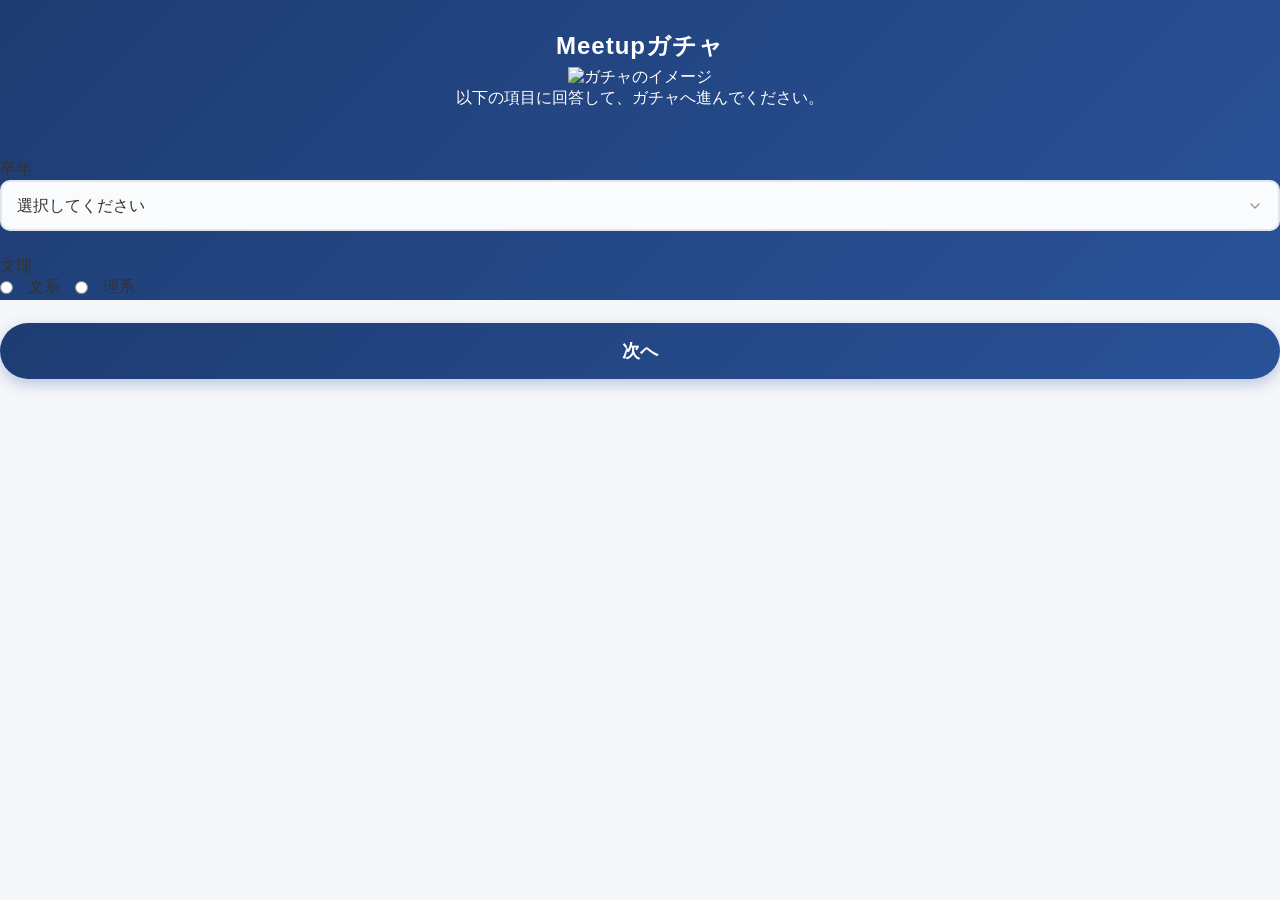
==== index.html @ 90d6ca5b "Refactor index.html for better structure and styling Updated the HTML structure to include a header " ====
<!DOCTYPE html>
<html lang="ja">
<head>
    <meta charset="UTF-8">
    <meta name="viewport" content="width=device-width, initial-scale=1.0">
    <title>Meetupガチャ</title>
    <link rel="stylesheet" href="style.css">
</head>
<body>
    
    <header class="header">
        <h1>Meetupガチャ</h1>
        <img src="gacha.png" alt="ガチャのイメージ" class="hero-image">
        <p>以下の項目に回答して、ガチャへ進んでください。</p>
    </header>

    <main class="form-container">
        <form action="lottery.html" method="GET">
            
            <div class="form-group">
                <label for="grad_year">卒年</label>
                <select name="grad_year" id="grad_year" required>
                    <option value="" disabled selected>選択してください</option>
                    <option value="2027">27卒</option>
                    <option value="2028">28卒</option>
                    <option value="2029">29卒</option>
                    <option value="2030">30卒</option>
                </select>
            </div>

            <div class="form-group">
                <label>文理</label>
                <div class="radio-group">
                    <input type="radio" id="humanities" name="major_type" value="文系" required>
                    <label for="humanities">文系</label>
                    
                    <input type="radio" id="science" name="major_type" value="理系" required>
                    <label for="science">理系</label>
                </div>
            </div>

            <div class="submit-group">
                <button type="submit" class="submit-btn">次へ</button>
            </div>

        </form>
    </main>

</body>
</html>
---- style.css ----
/* 画面全体のリセットと基本設定 */
* {
    box-sizing: border-box;
    margin: 0;
    padding: 0;
    font-family: 'Helvetica Neue', Arial, 'Hiragino Kaku Gothic ProN', 'Hiragino Sans', Meiryo, sans-serif;
}

body {
    background-color: #f5f7fb;
    color: #333;
    background-image: linear-gradient(135deg, #1e3c72 0%, #2a5298 100%);
    background-repeat: no-repeat;
    background-size: 100% 300px;
    min-height: 100vh;
}

/* ヘッダー部分 */
.header {
    text-align: center;
    color: #ffffff;
    padding: 30px 20px 50px;
}

.header .logo {
    max-width: 150px; /* ロゴのサイズ調整 */
    height: auto;
    margin-bottom: 15px;
}

.header h1 {
    font-size: 24px;
    font-weight: bold;
    margin-bottom: 5px;
    letter-spacing: 1px;
}

.header .subtitle {
    font-size: 14px;
    opacity: 0.9;
    margin-bottom: 15px;
}

/* フォームが入る白いカード */
.form-card {
    background-color: #ffffff;
    max-width: 400px;
    margin: -30px auto 40px;
    padding: 30px 25px;
    border-radius: 20px;
    box-shadow: 0 10px 25px rgba(0, 0, 0, 0.1);
    width: 90%;
}

.form-group {
    margin-bottom: 25px;
}

.form-group label.title {
    display: block;
    font-weight: bold;
    margin-bottom: 10px;
    color: #444;
    font-size: 15px;
}

/* プルダウンメニュー */
select {
    width: 100%;
    padding: 15px;
    font-size: 16px;
    border: 2px solid #e1e5ee;
    border-radius: 10px;
    background-color: #f9fbfd;
    color: #333;
    appearance: none;
    background-image: url('data:image/svg+xml;charset=UTF-8,%3Csvg xmlns="http://www.w3.org/2000/svg" width="24" height="24" viewBox="0 0 24 24" fill="none" stroke="%23999" stroke-width="2" stroke-linecap="round" stroke-linejoin="round"%3E%3Cpolyline points="6 9 12 15 18 9"%3E%3C/polyline%3E%3C/svg%3E');
    background-repeat: no-repeat;
    background-position: right 15px center;
    background-size: 16px;
    cursor: pointer;
    transition: border-color 0.3s;
}

/* カード型ラジオボタン */
.radio-group {
    display: flex;
    gap: 15px;
}

.radio-card {
    flex: 1;
    cursor: pointer;
}

.radio-card input[type="radio"] {
    display: none;
}

.radio-card .content {
    display: block;
    text-align: center;
    padding: 15px;
    border: 2px solid #e1e5ee;
    border-radius: 10px;
    background-color: #f9fbfd;
    color: #666;
    transition: all 0.2s ease;
}

.radio-card input[type="radio"]:checked + .content {
    border-color: #2a5298;
    background-color: #eff4fa;
    color: #2a5298;
    font-weight: bold;
}

/* 送信ボタン */
.submit-btn {
    width: 100%;
    padding: 16px;
    font-size: 18px;
    font-weight: bold;
    color: #ffffff;
    background: linear-gradient(135deg, #1e3c72 0%, #2a5298 100%);
    border: none;
    border-radius: 30px;
    cursor: pointer;
    box-shadow: 0 5px 15px rgba(42, 82, 152, 0.3);
}
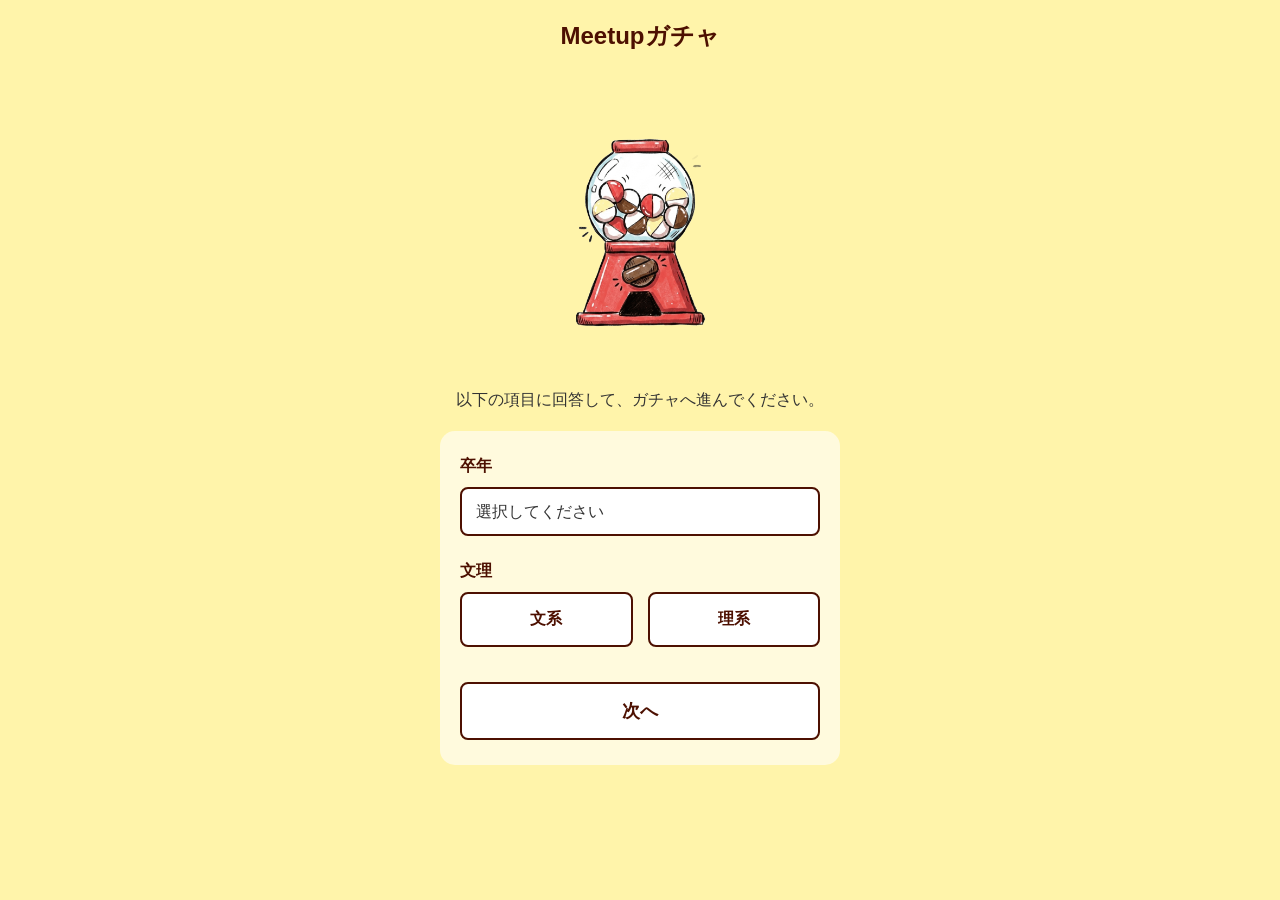
==== commit 35907c3c: "Update index.html" ====
--- a/index.html
+++ b/index.html
@@ -10,7 +10,7 @@
     
     <header class="header">
         <h1>Meetupガチャ</h1>
-        <img src="gacha.png" alt="ガチャのイメージ" class="hero-image">
+        <img src="image/gacha.png" alt="ガチャのイメージ" class="hero-image">
         <p>以下の項目に回答して、ガチャへ進んでください。</p>
     </header>
 
--- a/style.css
+++ b/style.css
@@ -7,124 +7,146 @@
 }
 
 body {
-    background-color: #f5f7fb;
+    /* ご指定の背景色 */
+    background-color: #fff4aa; 
     color: #333;
-    background-image: linear-gradient(135deg, #1e3c72 0%, #2a5298 100%);
-    background-repeat: no-repeat;
-    background-size: 100% 300px;
-    min-height: 100vh;
+    text-align: center;
+    padding: 20px;
 }
 
-/* ヘッダー部分 */
+/* ヘッダー周りのデザイン */
 .header {
-    text-align: center;
-    color: #ffffff;
-    padding: 30px 20px 50px;
-}
-
-.header .logo {
-    max-width: 150px; /* ロゴのサイズ調整 */
-    height: auto;
-    margin-bottom: 15px;
+    margin-bottom: 20px;
 }
 
 .header h1 {
     font-size: 24px;
-    font-weight: bold;
-    margin-bottom: 5px;
-    letter-spacing: 1px;
+    color: #4d1001; /* 文字色もふちの色に合わせて統一感を出します */
+    margin-bottom: 10px;
 }
 
-.header .subtitle {
-    font-size: 14px;
-    opacity: 0.9;
-    margin-bottom: 15px;
+.hero-image {
+    max-width: 100%;
+    width: 250px;
+    border-radius: 10px;
+    margin: 0 auto 15px;
+    display: block;
 }
 
-/* フォームが入る白いカード */
-.form-card {
-    background-color: #ffffff;
+/* フォームとガチャの枠組み */
+.form-container, .gacha-container {
     max-width: 400px;
-    margin: -30px auto 40px;
-    padding: 30px 25px;
-    border-radius: 20px;
-    box-shadow: 0 10px 25px rgba(0, 0, 0, 0.1);
-    width: 90%;
+    margin: 0 auto;
+    /* 背景のイエローに馴染むように、少しだけ白い半透明の座布団を敷いています */
+    background-color: rgba(255, 255, 255, 0.6); 
+    padding: 25px 20px;
+    border-radius: 15px;
 }
 
 .form-group {
     margin-bottom: 25px;
+    text-align: left;
 }
 
-.form-group label.title {
+.form-group > label {
     display: block;
     font-weight: bold;
     margin-bottom: 10px;
-    color: #444;
-    font-size: 15px;
+    color: #4d1001;
 }
 
-/* プルダウンメニュー */
+/* プルダウンメニューのデザイン */
 select {
     width: 100%;
-    padding: 15px;
+    padding: 14px;
     font-size: 16px;
-    border: 2px solid #e1e5ee;
-    border-radius: 10px;
-    background-color: #f9fbfd;
+    border: 2px solid #4d1001;
+    border-radius: 8px;
+    background-color: #ffffff;
     color: #333;
+    cursor: pointer;
+    /* スマホで見やすいように調整 */
     appearance: none;
-    background-image: url('data:image/svg+xml;charset=UTF-8,%3Csvg xmlns="http://www.w3.org/2000/svg" width="24" height="24" viewBox="0 0 24 24" fill="none" stroke="%23999" stroke-width="2" stroke-linecap="round" stroke-linejoin="round"%3E%3Cpolyline points="6 9 12 15 18 9"%3E%3C/polyline%3E%3C/svg%3E');
-    background-repeat: no-repeat;
-    background-position: right 15px center;
-    background-size: 16px;
-    cursor: pointer;
-    transition: border-color 0.3s;
 }
 
-/* カード型ラジオボタン */
+/* =======================================
+   文理選択：押しやすい四角いカード型 
+======================================= */
 .radio-group {
     display: flex;
     gap: 15px;
 }
 
-.radio-card {
-    flex: 1;
-    cursor: pointer;
+/* 実際の丸ポチは見えないように隠す */
+.radio-group input[type="radio"] {
+    display: none; 
 }
 
-.radio-card input[type="radio"] {
-    display: none;
+/* 丸ポチの代わりになるカード型のラベル */
+.radio-group label {
+    flex: 1;
+    text-align: center;
+    padding: 15px;
+    border: 2px solid #4d1001; /* ご指定のふちの色 */
+    background-color: #ffffff; /* 塗りつぶし色 */
+    color: #4d1001;
+    font-weight: bold;
+    border-radius: 8px;
+    cursor: pointer;
+    transition: all 0.2s; /* ふわっと色が変わるアニメーション */
+    margin-bottom: 0;
 }
 
-.radio-card .content {
-    display: block;
-    text-align: center;
-    padding: 15px;
-    border: 2px solid #e1e5ee;
-    border-radius: 10px;
-    background-color: #f9fbfd;
-    color: #666;
-    transition: all 0.2s ease;
+/* タップして「選択」された時のデザイン */
+.radio-group input[type="radio"]:checked + label {
+    background-color: #4d1001; /* 選択時は塗りつぶす */
+    color: #ffffff; /* 文字を白に抜く */
 }
 
-.radio-card input[type="radio"]:checked + .content {
-    border-color: #2a5298;
-    background-color: #eff4fa;
-    color: #2a5298;
+/* =======================================
+   メインボタン（次へ・ガチャを回す）
+======================================= */
+.submit-btn {
+    width: 100%;
+    padding: 15px;
+    font-size: 18px;
     font-weight: bold;
+    color: #4d1001;            /* 文字の色 */
+    background-color: #ffffff; /* 塗りつぶし（白） */
+    border: 2px solid #4d1001; /* ふちの色 */
+    border-radius: 8px;
+    cursor: pointer;
+    transition: all 0.2s;
+    margin-top: 10px;
 }
 
-/* 送信ボタン */
-.submit-btn {
-    width: 100%;
-    padding: 16px;
-    font-size: 18px;
+/* ボタンを押した時やマウスを乗せた時の動き */
+.submit-btn:hover:not(:disabled), .submit-btn:active:not(:disabled) {
+    background-color: #4d1001;
+    color: #ffffff;
+}
+
+/* 読み込み中（押せない時）のデザイン */
+.submit-btn:disabled {
+    border-color: #aaa;
+    color: #aaa;
+    cursor: not-allowed;
+}
+
+/* ガチャ結果エリア */
+.user-status {
+    margin-bottom: 20px;
+    color: #4d1001;
+    font-size: 16px;
+}
+
+.result-box {
+    margin-top: 25px;
+    padding: 20px;
+    border: 2px solid #4d1001;
+    border-radius: 10px;
+    background-color: #ffffff;
+    font-size: 20px;
     font-weight: bold;
-    color: #ffffff;
-    background: linear-gradient(135deg, #1e3c72 0%, #2a5298 100%);
-    border: none;
-    border-radius: 30px;
-    cursor: pointer;
-    box-shadow: 0 5px 15px rgba(42, 82, 152, 0.3);
-}+    display: none; 
+}
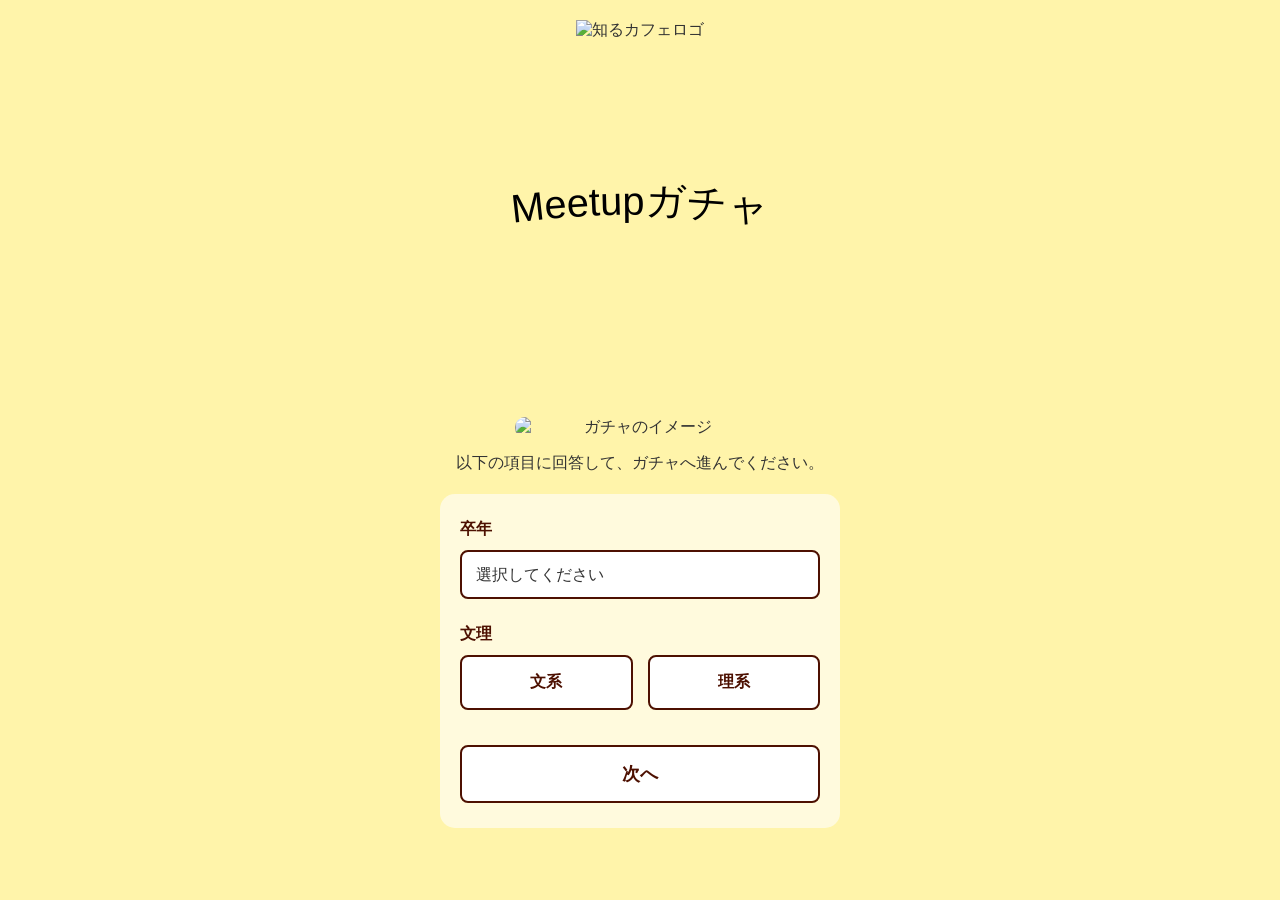
==== commit 1fc11d60: "Update index.html" ====
--- a/index.html
+++ b/index.html
@@ -9,10 +9,23 @@
 <body>
     
     <header class="header">
-        <h1>Meetupガチャ</h1>
-        <img src="image/gacha.png" alt="ガチャのイメージ" class="hero-image">
-        <p>以下の項目に回答して、ガチャへ進んでください。</p>
-    </header>
+    <img src="shirucafe_logo.png" alt="知るカフェロゴ" class="logo">
+    
+    <div class="arch-title-container">
+        <svg viewBox="0 0 500 150" class="arch-title">
+            <path id="curve" d="M 50,120 Q 250,20 450,120" fill="transparent" />
+            <text width="500">
+                <textPath xlink:href="#curve" startOffset="50%" text-anchor="middle">
+                    Meetupガチャ
+                </textPath>
+            </text>
+        </svg>
+    </div>
+    
+    <img src="gacha.png" alt="ガチャのイメージ" class="hero-image">
+    
+    <p>以下の項目に回答して、ガチャへ進んでください。</p>
+</header>
 
     <main class="form-container">
         <form action="lottery.html" method="GET">
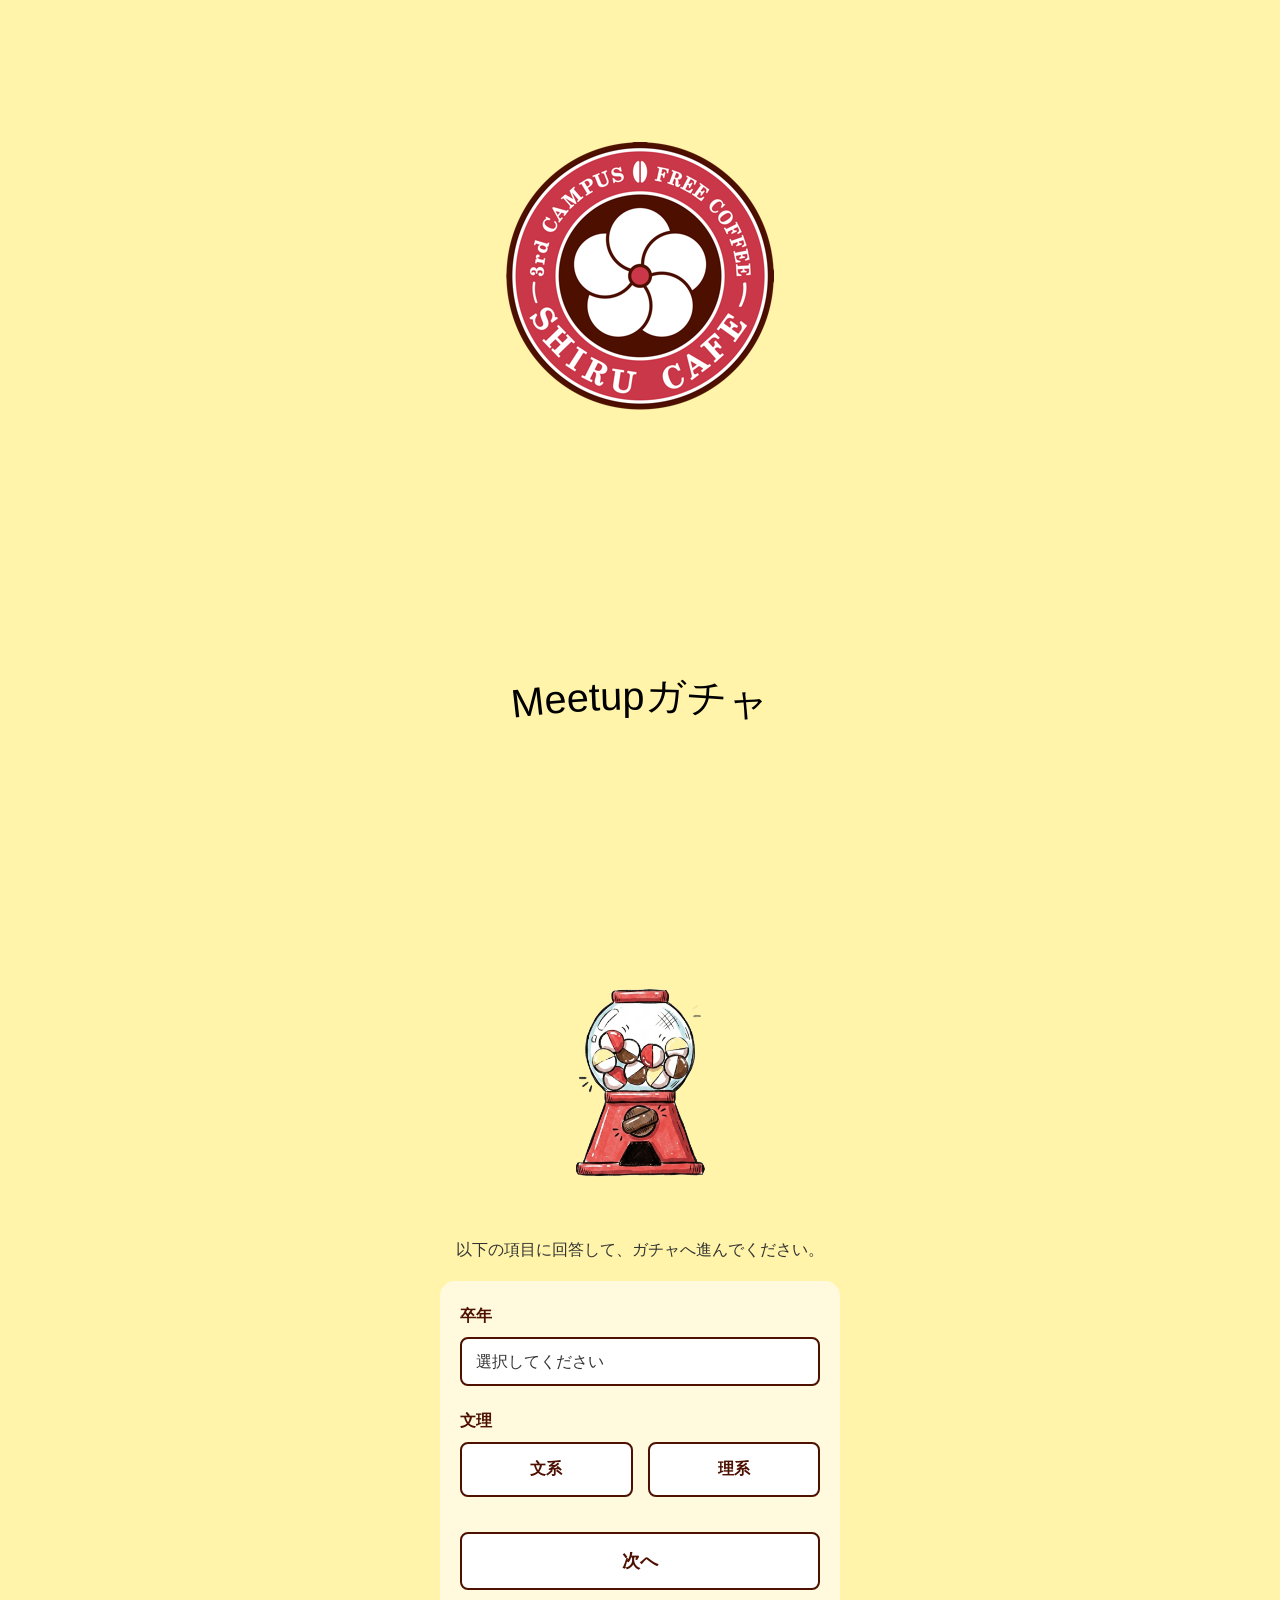
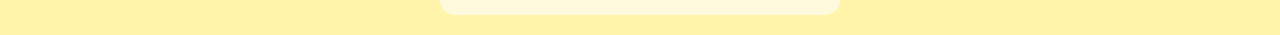
==== commit 3440a0ce: "Fix image paths and clean up HTML Updated image paths and corrected HTML structure." ====
--- a/index.html
+++ b/index.html
@@ -9,7 +9,7 @@
 <body>
     
     <header class="header">
-    <img src="shirucafe_logo.png" alt="知るカフェロゴ" class="logo">
+    <img src="image/shirucafe_logo.png" alt="知るカフェロゴ" class="logo">
     
     <div class="arch-title-container">
         <svg viewBox="0 0 500 150" class="arch-title">
@@ -22,7 +22,7 @@
         </svg>
     </div>
     
-    <img src="gacha.png" alt="ガチャのイメージ" class="hero-image">
+    <img src="image/gacha.png" alt="ガチャのイメージ" class="hero-image">
     
     <p>以下の項目に回答して、ガチャへ進んでください。</p>
 </header>
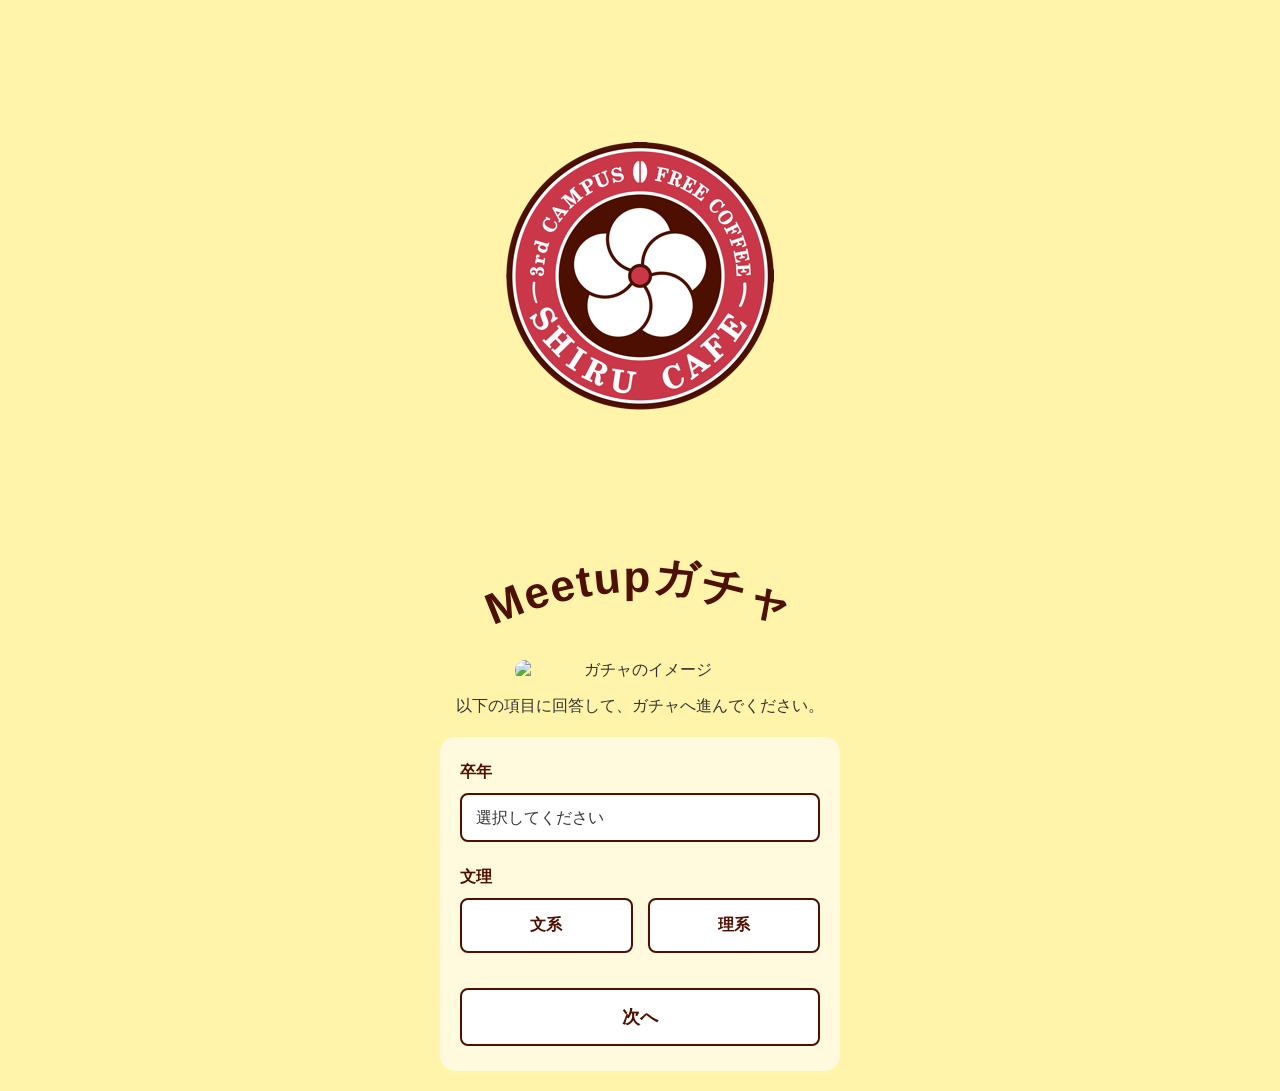
==== commit de894fd3: "Fix image source path in index.html" ====
--- a/index.html
+++ b/index.html
@@ -8,7 +8,7 @@
 </head>
 <body>
     
-    <header class="header">
+<header class="header">
     <img src="image/shirucafe_logo.png" alt="知るカフェロゴ" class="logo">
     
     <div class="arch-title-container">
@@ -22,8 +22,7 @@
         </svg>
     </div>
     
-    <img src="image/gacha.png" alt="ガチャのイメージ" class="hero-image">
-    
+    <img src="gacha.png" alt="ガチャのイメージ" class="hero-image">
     <p>以下の項目に回答して、ガチャへ進んでください。</p>
 </header>
 
--- a/style.css
+++ b/style.css
@@ -31,6 +31,27 @@
     border-radius: 10px;
     margin: 0 auto 15px;
     display: block;
+}
+
+/* アーチタイトルのコンテナ */
+.arch-title-container {
+    width: 100%;
+    max-width: 400px;
+    margin: 0 auto;
+}
+
+/* タイトル本体（SVG） */
+.arch-title {
+    width: 100%;
+    height: auto;
+}
+
+/* SVG内のテキストデザイン */
+.arch-title text {
+    fill: #4d1001;      /* ご指定のふちの色と同じブラウン */
+    font-size: 55px;    /* 以前より約1.5倍に大きく設定 */
+    font-weight: 900;   /* 太字に設定 */
+    letter-spacing: 2px;
 }
 
 /* フォームとガチャの枠組み */
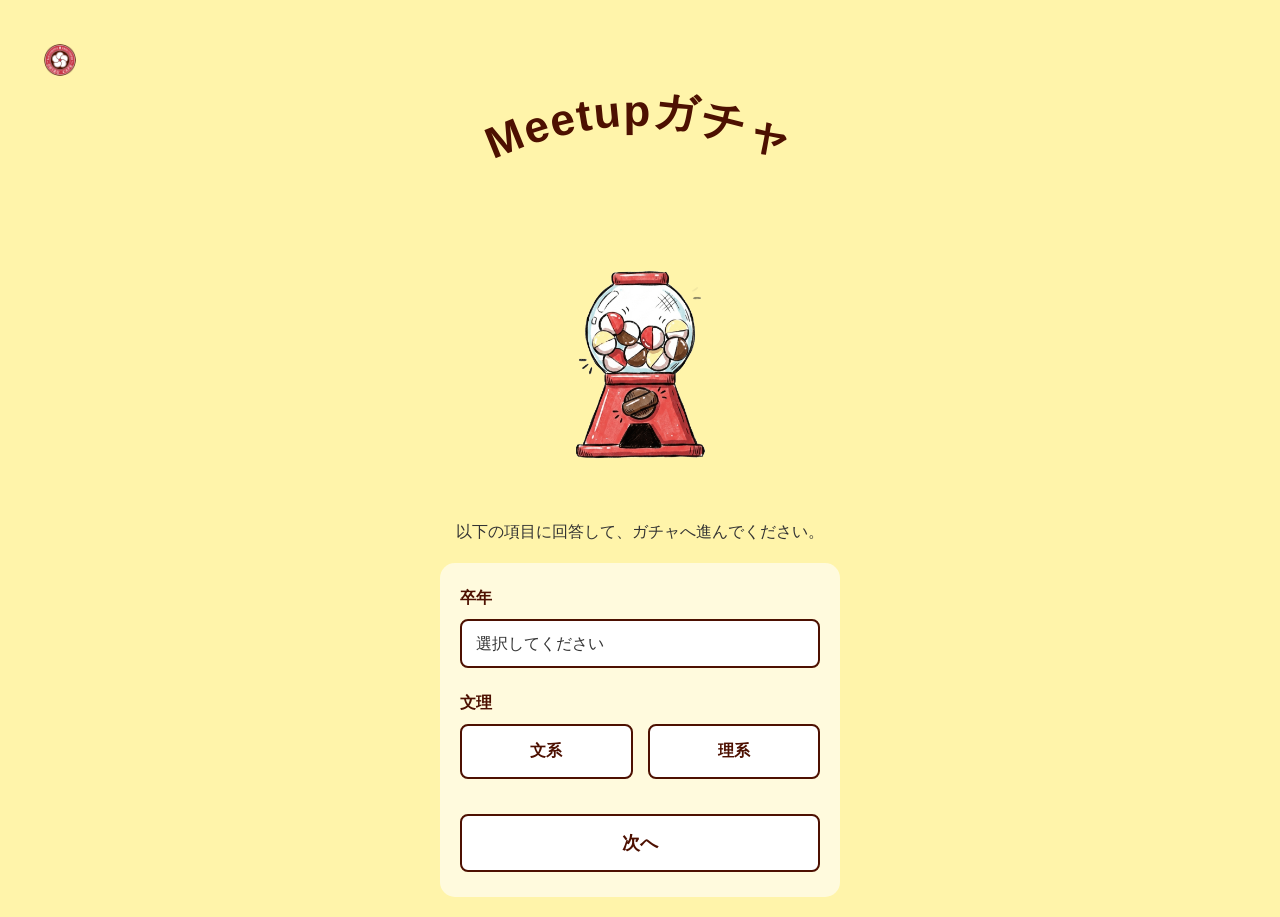
==== commit 22e21333: "Update index.html" ====
--- a/index.html
+++ b/index.html
@@ -22,7 +22,7 @@
         </svg>
     </div>
     
-    <img src="gacha.png" alt="ガチャのイメージ" class="hero-image">
+    <img src="image/gacha.png" alt="ガチャのイメージ" class="hero-image">
     <p>以下の項目に回答して、ガチャへ進んでください。</p>
 </header>
 
--- a/style.css
+++ b/style.css
@@ -14,26 +14,28 @@
     padding: 20px;
 }
 
-/* ヘッダー周りのデザイン */
+/* =======================================
+   ヘッダー周りのデザイン
+======================================= */
+/* ヘッダー全体の設定 */
 .header {
+    position: relative; /* これがロゴ配置の基準になります */
+    text-align: center;
+    padding-top: 50px; /* ロゴと重ならないよう、上側に少し余白を持たせます */
     margin-bottom: 20px;
 }
 
-.header h1 {
-    font-size: 24px;
-    color: #4d1001; /* 文字色もふちの色に合わせて統一感を出します */
-    margin-bottom: 10px;
+/* ロゴを左上に小さく配置 */
+.logo {
+    position: absolute; /* 親要素（.header）の左上を基準に固定 */
+    top: 10px;          /* 上から10px */
+    left: 10px;         /* 左から10px */
+    width: 60px;        /* サイズを小さく設定 */
+    height: auto;
+    z-index: 10;        /* 他の要素より手前に表示 */
 }
 
-.hero-image {
-    max-width: 100%;
-    width: 250px;
-    border-radius: 10px;
-    margin: 0 auto 15px;
-    display: block;
-}
-
-/* アーチタイトルのコンテナ */
+/* アーチタイトルのコンテナ（位置がずれないよう中央固定） */
 .arch-title-container {
     width: 100%;
     max-width: 400px;
@@ -54,7 +56,18 @@
     letter-spacing: 2px;
 }
 
-/* フォームとガチャの枠組み */
+/* ガチャ画像 */
+.hero-image {
+    max-width: 100%;
+    width: 250px;
+    display: block;
+    margin: 0 auto 15px auto;
+    border-radius: 10px;
+}
+
+/* =======================================
+   フォームとガチャの枠組み
+======================================= */
 .form-container, .gacha-container {
     max-width: 400px;
     margin: 0 auto;
@@ -154,7 +167,9 @@
     cursor: not-allowed;
 }
 
-/* ガチャ結果エリア */
+/* =======================================
+   ガチャ結果エリア
+======================================= */
 .user-status {
     margin-bottom: 20px;
     color: #4d1001;
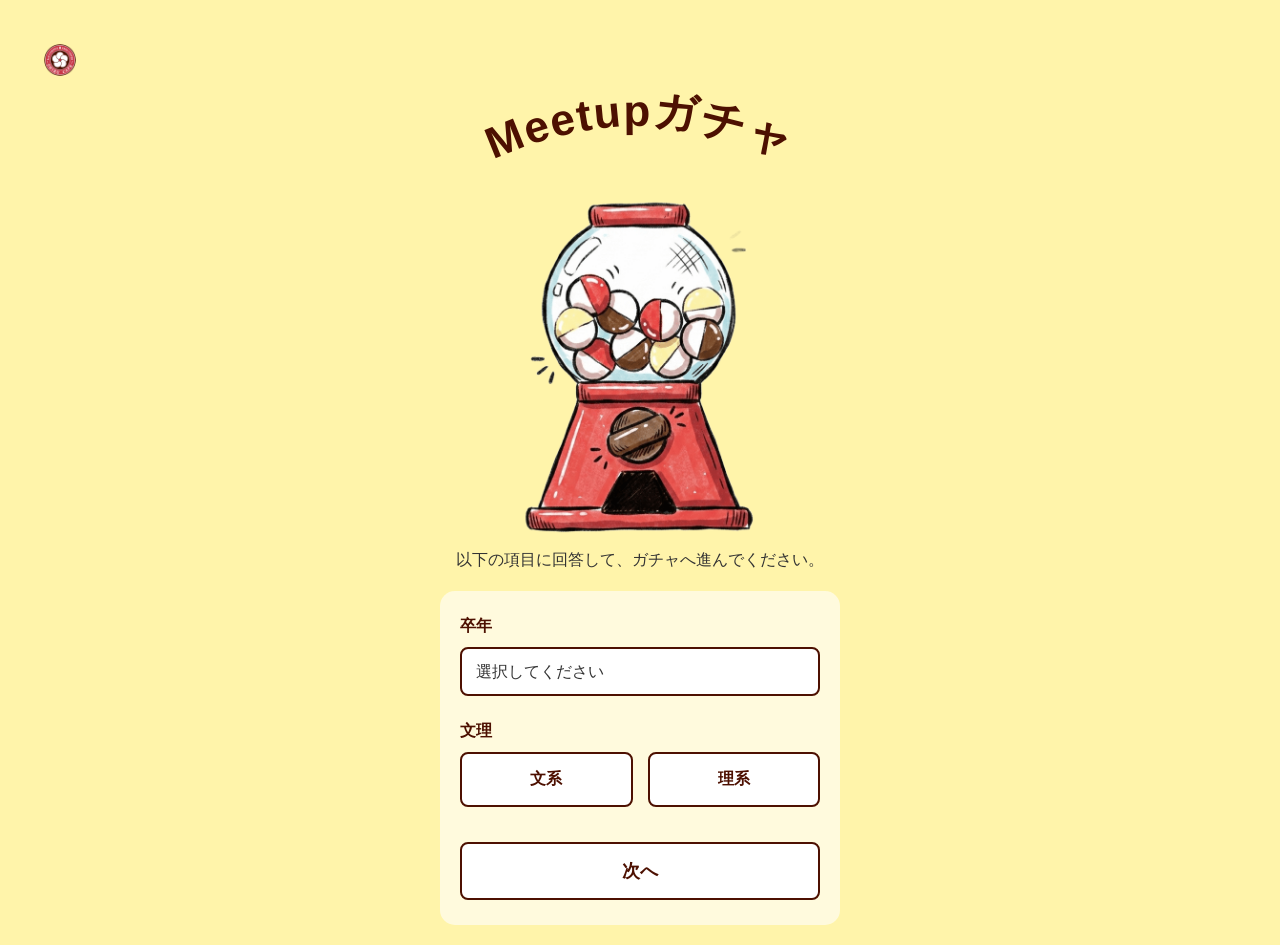
==== commit e853b7a3: "Enhance HTML with Google Fonts preconnect Added preconnect links for Google Fonts to improve loading" ====
--- a/index.html
+++ b/index.html
@@ -4,6 +4,9 @@
     <meta charset="UTF-8">
     <meta name="viewport" content="width=device-width, initial-scale=1.0">
     <title>Meetupガチャ</title>
+    <link rel="preconnect" href="https://fonts.googleapis.com">
+    <link rel="preconnect" href="https://fonts.gstatic.com" crossorigin>
+    <link href="https://fonts.googleapis.com/css2?family=Dela+Gothic+One&family=DotGothic16&family=Kosugi+Maru&display=swap">
     <link rel="stylesheet" href="style.css">
 </head>
 <body>
--- a/style.css
+++ b/style.css
@@ -186,3 +186,42 @@
     font-weight: bold;
     display: none; 
 }
+
+/* =======================================
+   ガチャのアニメーション演出用
+======================================= */
+.animation-box {
+    text-align: center;
+    padding: 30px 20px;
+    font-size: 20px;
+    font-weight: bold;
+    color: #4d1001;
+    display: none; /* 最初は隠しておく */
+    background-color: #ffffff;
+    border: 2px solid #4d1001;
+    border-radius: 10px;
+    margin-top: 25px;
+}
+
+.shake-emoji {
+    font-size: 50px;
+    margin-top: 15px;
+    display: inline-block;
+    /* 0.3秒間隔で無限に揺れるアニメーションを指定 */
+    animation: shakeAnim 0.3s infinite;
+}
+
+/* ガタガタ揺れる動きの細かい設定 */
+@keyframes shakeAnim {
+    0% { transform: translate(2px, 1px) rotate(0deg); }
+    10% { transform: translate(-1px, -2px) rotate(-5deg); }
+    20% { transform: translate(-3px, 0px) rotate(5deg); }
+    30% { transform: translate(0px, 2px) rotate(0deg); }
+    40% { transform: translate(1px, -1px) rotate(5deg); }
+    50% { transform: translate(-1px, 2px) rotate(-5deg); }
+    60% { transform: translate(-3px, 1px) rotate(0deg); }
+    70% { transform: translate(2px, 1px) rotate(-5deg); }
+    80% { transform: translate(-1px, -1px) rotate(5deg); }
+    90% { transform: translate(2px, 2px) rotate(0deg); }
+    100% { transform: translate(1px, -2px) rotate(-5deg); }
+}
